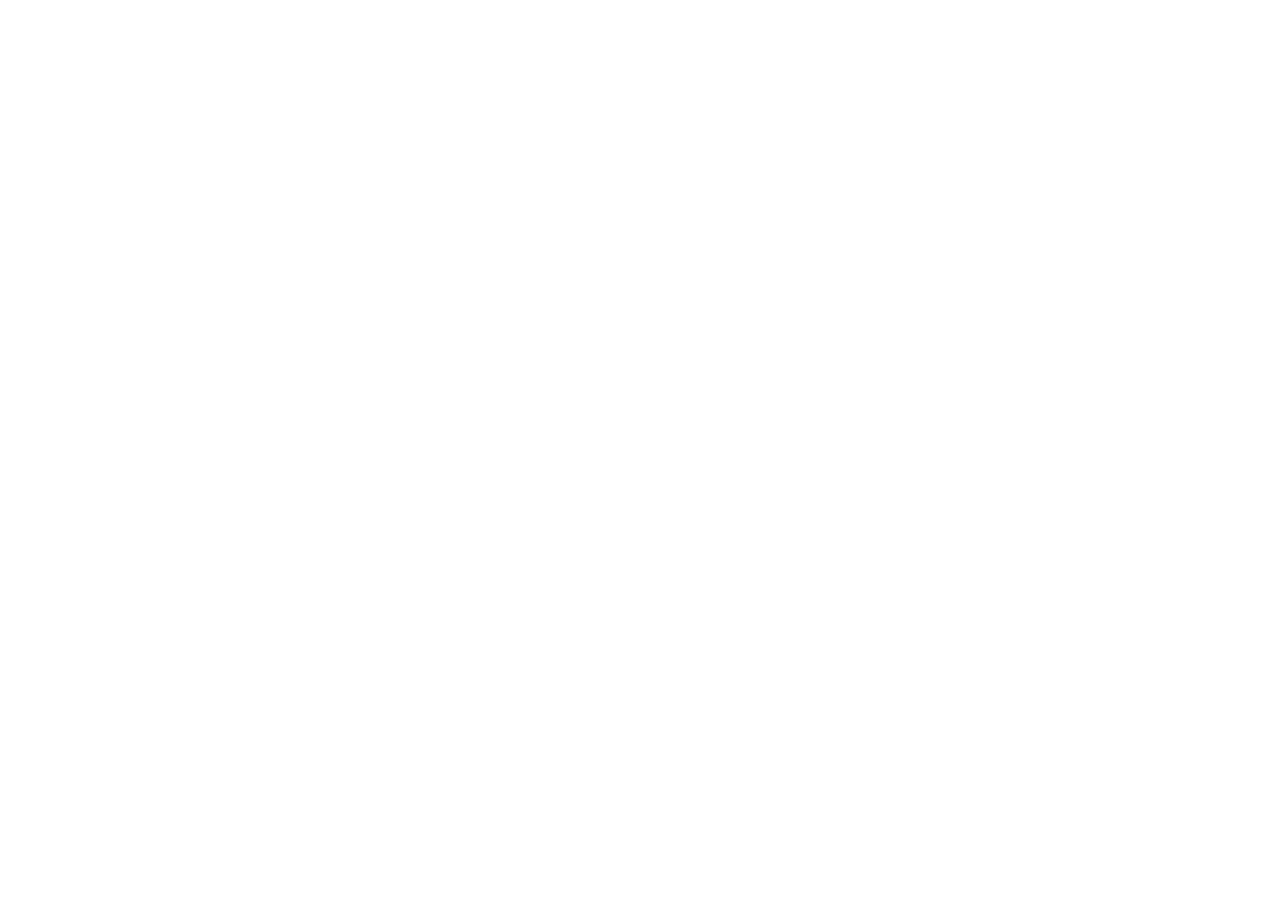
==== about.html @ 8f1c9e1e "first" ====
<!DOCTYPE html>
<html lang="en">
<head>
    <meta charset="UTF-8">
    <meta name="viewport" content="width=device-width, initial-scale=1.0">
    <title>Document</title>
</head>
<body>
    
</body>
</html>
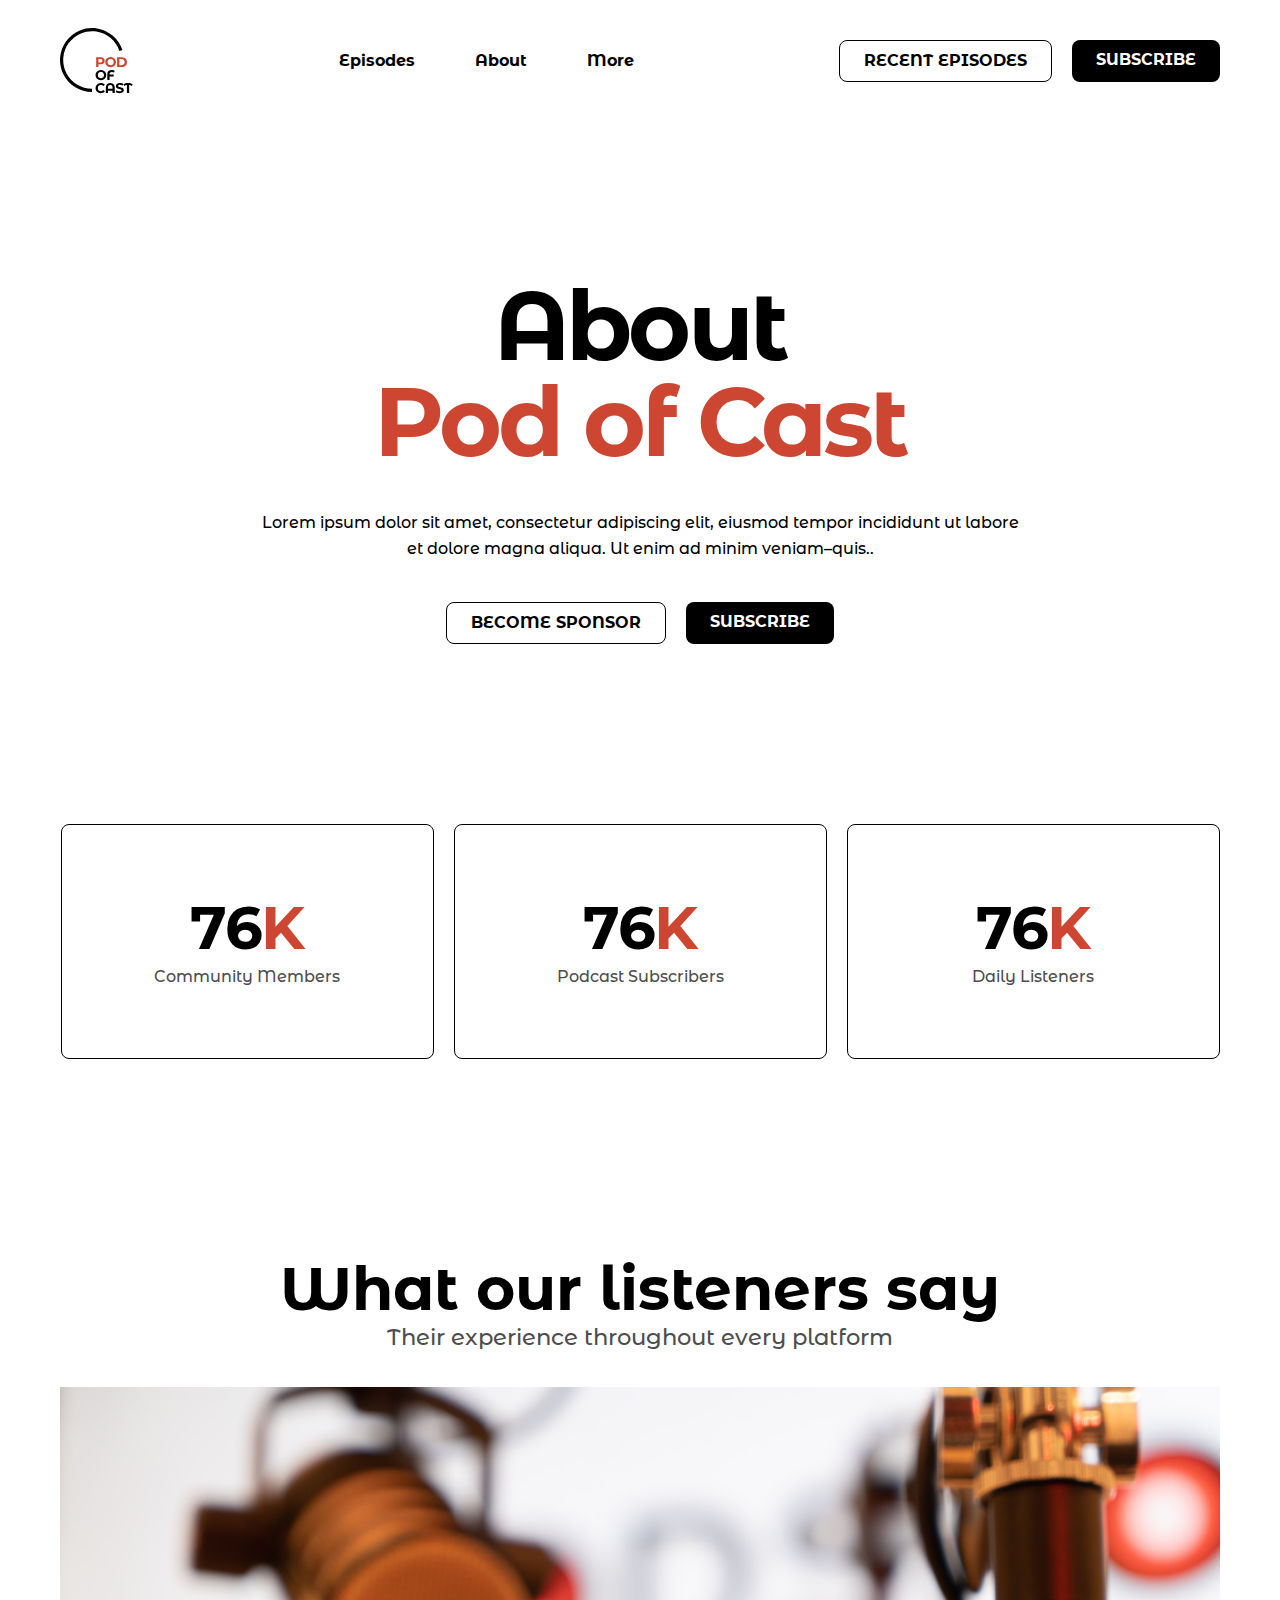
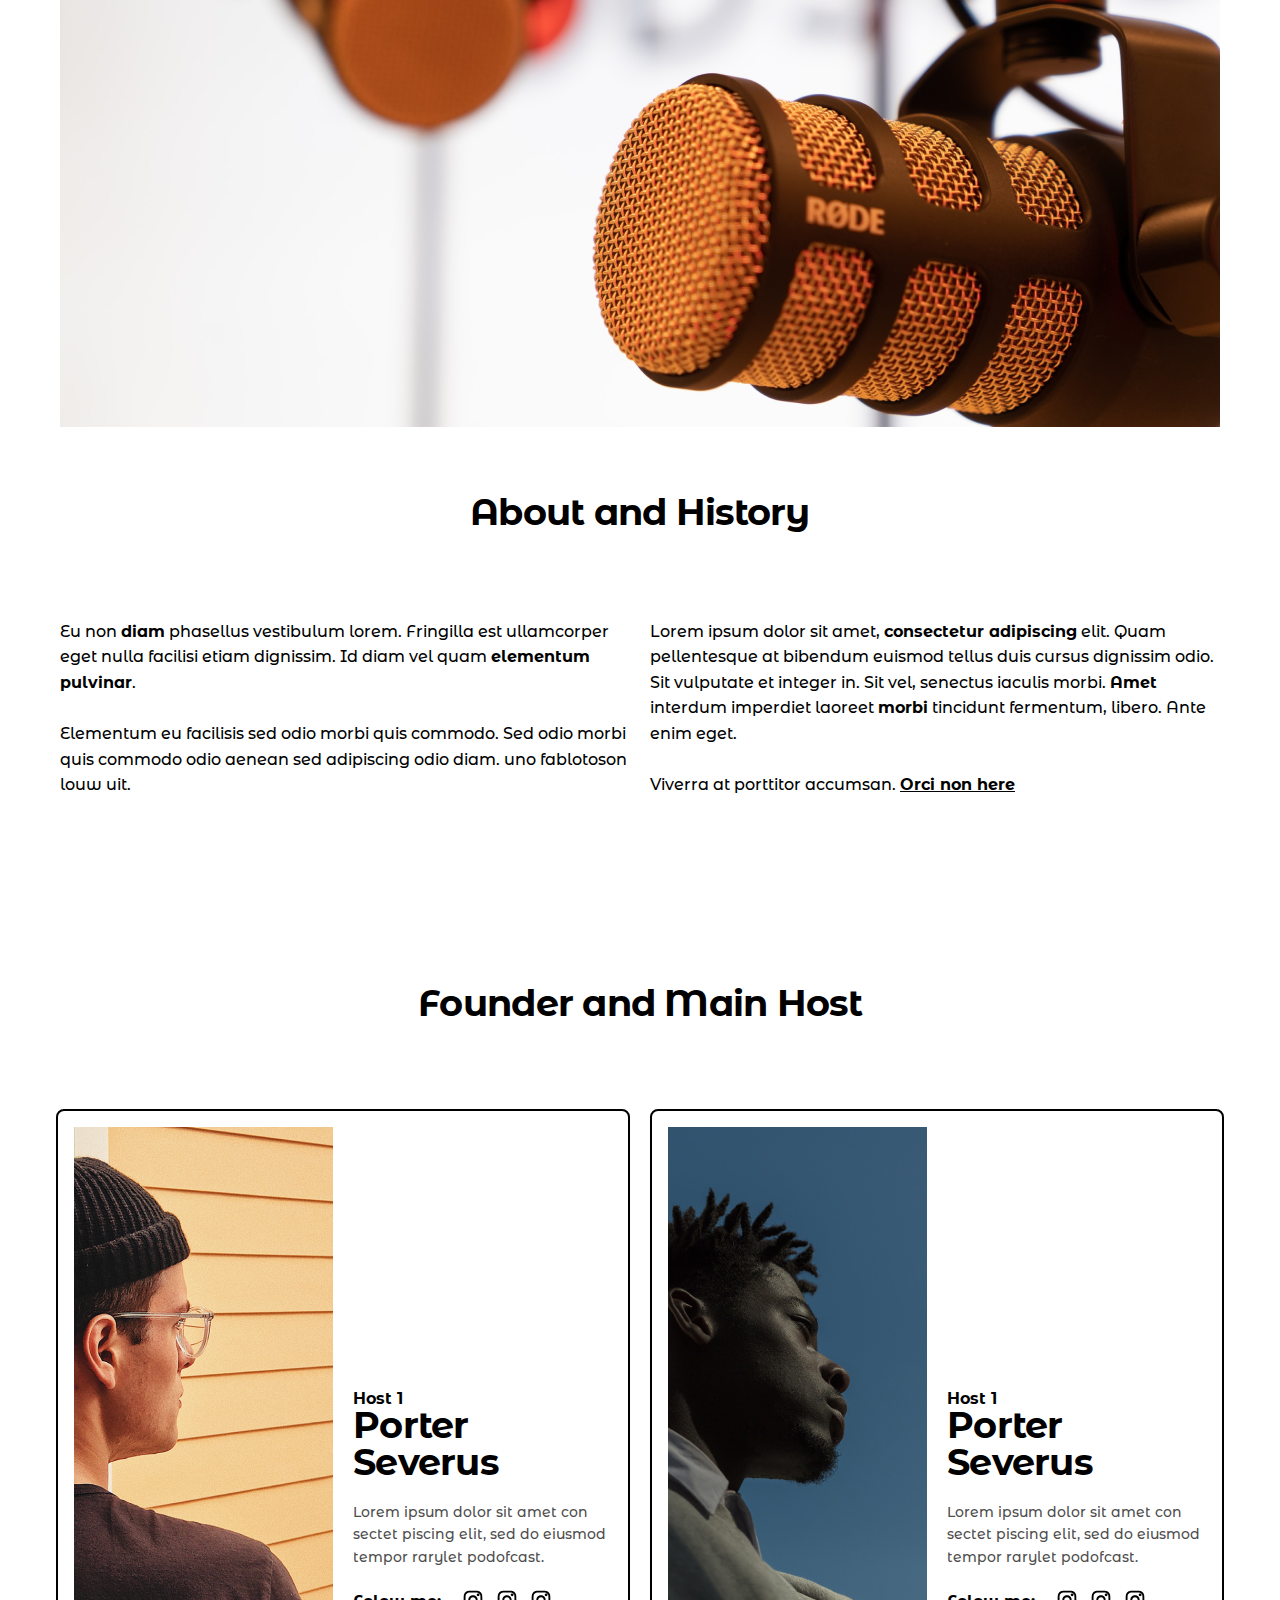
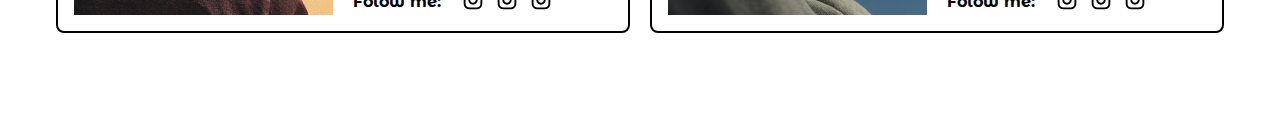
==== commit de399c7a: "added about" ====
--- a/about.html
+++ b/about.html
@@ -1,11 +1,216 @@
 <!DOCTYPE html>
 <html lang="en">
+
 <head>
     <meta charset="UTF-8">
     <meta name="viewport" content="width=device-width, initial-scale=1.0">
     <title>Document</title>
+    <link rel="stylesheet" href="./styles/about.css">
 </head>
+
 <body>
-    
+    <div class="wrapper">
+        <header>
+            <div class="container">
+                <div class="header_inner">
+                    <img src="./images/logo/logo.svg" alt="logo" class="logo">
+                    <nav>
+                        <ul>
+                            <li><a href="#">Episodes</a></li>
+                            <li><a href="#">About</a></li>
+                            <li><a href="#">More</a></li>
+                        </ul>
+                    </nav>
+                    <div class="btn_box">
+                        <a href="#" class="btn btn_white">RECENT EPISODES</a>
+                        <a href="#" class="btn btn_black">SUBSCRIBE</a>
+                    </div>
+                </div>
+            </div>
+        </header>
+        <section class="main">
+            <div class="container">
+                <div class="main_inner">
+                    <h1 class="title">About
+                        <br>
+                        <span>Pod of Cast</span>
+                    </h1>
+                    <p class="description">Lorem ipsum dolor sit amet, consectetur adipiscing elit, eiusmod tempor
+                        incididunt
+                        ut labore et dolore magna aliqua. Ut enim ad minim veniam–quis..</p>
+                    <div class="btn_box">
+                        <a href="#" class="btn btn_white">BECOME SPONSOR</a>
+                        <a href="#" class="btn btn_black">SUBSCRIBE</a>
+                    </div>
+                    <ul>
+                        <li>
+                            <span>76<span class="orange">K</span></span>
+                            <p>Community Members</p>
+                        </li>
+                        <li>
+                            <span>76<span class="orange">K</span></span>
+                            <p>Podcast Subscribers</p>
+                        </li>
+                        <li>
+                            <span>76<span class="orange">K</span></span>
+                            <p>Daily Listeners</p>
+                        </li>
+                    </ul>
+                </div class="main_inner">
+            </div class="container">
+        </section>
+        <section class="say">
+            <div class="container">
+                <div class="say-inner inner">
+                    <h1 class="sub-title">What our listeners say
+                    </h1>
+                    <p class="description">Their experience throughout every platform</p>
+                    <img class="micro" src="./images/about/img.png" alt="micro">
+                    <h2 class="sub_title-two fs-36">
+                        About and History
+                    </h2>
+                    <div class="box-p">
+                        <p class="p-item">
+                            Eu non <b>diam</b> phasellus vestibulum lorem. Fringilla est ullamcorper eget nulla facilisi
+                            etiam
+                            dignissim. Id diam vel quam <b>elementum pulvinar</b>.
+                            <br><br>
+                            Elementum eu facilisis sed odio morbi quis commodo.
+                            Sed odio morbi quis commodo odio aenean sed adipiscing odio diam. uno fablotoson louw uit.
+                        </p>
+                        <p class="p-item">
+                            Lorem ipsum dolor sit amet, <b>consectetur adipiscing</b> elit. Quam pellentesque at
+                            bibendum
+                            euismod tellus duis cursus dignissim odio. Sit vulputate et integer in. Sit vel, senectus
+                            iaculis morbi. <b>Amet</b> interdum imperdiet laoreet <b>morbi</b> tincidunt fermentum,
+                            libero. Ante enim
+                            eget.
+                            <br><br>
+                            Viverra at porttitor accumsan. <span class="under">Orci non here</span>
+                        </p>
+                    </div>
+                    <h2 class="sub_title-two fs-36">
+                        Founder and Main Host
+                    </h2>
+
+                    <div class="box-host">
+                        <div class="host-item">
+                            <img src="./images/about/avatar.png" alt="avatar">
+                            <div class="host-info">
+                                <span>Host 1</span>
+                                <div class="host-name fs-36">Porter
+                                    Severus</div>
+                                <p class="host-p">
+                                    Lorem ipsum dolor sit amet con
+                                    sectet piscing elit, sed do eiusmod tempor rarylet podofcast.
+                                </p>
+                                <div class="socials">
+                                    <span>Folow me:</span>
+                                    <ul>
+                                        <li><a href="#"><svg width="24" height="24" viewBox="0 0 24 24" fill="none"
+                                                    xmlns="http://www.w3.org/2000/svg">
+                                                    <path
+                                                        d="M18.5333 6.8665C18.5333 7.6397 17.9065 8.2665 17.1333 8.2665C16.3601 8.2665 15.7333 7.6397 15.7333 6.8665C15.7333 6.09331 16.3601 5.4665 17.1333 5.4665C17.9065 5.4665 18.5333 6.09331 18.5333 6.8665Z"
+                                                        fill="black" />
+                                                    <path fill-rule="evenodd" clip-rule="evenodd"
+                                                        d="M12 16.6665C14.5773 16.6665 16.6667 14.5772 16.6667 11.9998C16.6667 9.42251 14.5773 7.33317 12 7.33317C9.42268 7.33317 7.33334 9.42251 7.33334 11.9998C7.33334 14.5772 9.42268 16.6665 12 16.6665ZM12 14.7998C13.5464 14.7998 14.8 13.5462 14.8 11.9998C14.8 10.4534 13.5464 9.19984 12 9.19984C10.4536 9.19984 9.20001 10.4534 9.20001 11.9998C9.20001 13.5462 10.4536 14.7998 12 14.7998Z"
+                                                        fill="black" />
+                                                    <path fill-rule="evenodd" clip-rule="evenodd"
+                                                        d="M2.66667 11.6265C2.66667 8.49021 2.66667 6.92206 3.27704 5.72416C3.81393 4.67045 4.67062 3.81376 5.72433 3.27687C6.92223 2.6665 8.49038 2.6665 11.6267 2.6665H12.3733C15.5096 2.6665 17.0778 2.6665 18.2757 3.27687C19.3294 3.81376 20.1861 4.67045 20.723 5.72416C21.3333 6.92206 21.3333 8.49021 21.3333 11.6265V12.3732C21.3333 15.5095 21.3333 17.0776 20.723 18.2755C20.1861 19.3292 19.3294 20.1859 18.2757 20.7228C17.0778 21.3332 15.5096 21.3332 12.3733 21.3332H11.6267C8.49038 21.3332 6.92223 21.3332 5.72433 20.7228C4.67062 20.1859 3.81393 19.3292 3.27704 18.2755C2.66667 17.0776 2.66667 15.5095 2.66667 12.3732V11.6265ZM11.6267 4.53317H12.3733C13.9723 4.53317 15.0592 4.53462 15.8994 4.60327C16.7178 4.67013 17.1363 4.79133 17.4282 4.94008C18.1307 5.29801 18.7018 5.86913 19.0598 6.57161C19.2085 6.86355 19.3297 7.28207 19.3966 8.10044C19.4652 8.94061 19.4667 10.0276 19.4667 11.6265V12.3732C19.4667 13.9721 19.4652 15.0591 19.3966 15.8992C19.3297 16.7176 19.2085 17.1361 19.0598 17.4281C18.7018 18.1305 18.1307 18.7017 17.4282 19.0596C17.1363 19.2084 16.7178 19.3295 15.8994 19.3964C15.0592 19.4651 13.9723 19.4665 12.3733 19.4665H11.6267C10.0277 19.4665 8.94078 19.4651 8.10061 19.3964C7.28223 19.3295 6.86372 19.2084 6.57177 19.0596C5.8693 18.7017 5.29817 18.1305 4.94025 17.4281C4.79149 17.1361 4.6703 16.7176 4.60343 15.8992C4.53479 15.0591 4.53334 13.9721 4.53334 12.3732V11.6265C4.53334 10.0276 4.53479 8.94061 4.60343 8.10044C4.6703 7.28207 4.79149 6.86355 4.94025 6.57161C5.29817 5.86913 5.8693 5.29801 6.57177 4.94008C6.86372 4.79133 7.28223 4.67013 8.10061 4.60327C8.94078 4.53462 10.0277 4.53317 11.6267 4.53317Z"
+                                                        fill="black" />
+                                                </svg>
+                                            </a></li>
+                                        <li><a href="#"><svg width="24" height="24" viewBox="0 0 24 24" fill="none"
+                                                    xmlns="http://www.w3.org/2000/svg">
+                                                    <path
+                                                        d="M18.5333 6.8665C18.5333 7.6397 17.9065 8.2665 17.1333 8.2665C16.3601 8.2665 15.7333 7.6397 15.7333 6.8665C15.7333 6.09331 16.3601 5.4665 17.1333 5.4665C17.9065 5.4665 18.5333 6.09331 18.5333 6.8665Z"
+                                                        fill="black" />
+                                                    <path fill-rule="evenodd" clip-rule="evenodd"
+                                                        d="M12 16.6665C14.5773 16.6665 16.6667 14.5772 16.6667 11.9998C16.6667 9.42251 14.5773 7.33317 12 7.33317C9.42268 7.33317 7.33334 9.42251 7.33334 11.9998C7.33334 14.5772 9.42268 16.6665 12 16.6665ZM12 14.7998C13.5464 14.7998 14.8 13.5462 14.8 11.9998C14.8 10.4534 13.5464 9.19984 12 9.19984C10.4536 9.19984 9.20001 10.4534 9.20001 11.9998C9.20001 13.5462 10.4536 14.7998 12 14.7998Z"
+                                                        fill="black" />
+                                                    <path fill-rule="evenodd" clip-rule="evenodd"
+                                                        d="M2.66667 11.6265C2.66667 8.49021 2.66667 6.92206 3.27704 5.72416C3.81393 4.67045 4.67062 3.81376 5.72433 3.27687C6.92223 2.6665 8.49038 2.6665 11.6267 2.6665H12.3733C15.5096 2.6665 17.0778 2.6665 18.2757 3.27687C19.3294 3.81376 20.1861 4.67045 20.723 5.72416C21.3333 6.92206 21.3333 8.49021 21.3333 11.6265V12.3732C21.3333 15.5095 21.3333 17.0776 20.723 18.2755C20.1861 19.3292 19.3294 20.1859 18.2757 20.7228C17.0778 21.3332 15.5096 21.3332 12.3733 21.3332H11.6267C8.49038 21.3332 6.92223 21.3332 5.72433 20.7228C4.67062 20.1859 3.81393 19.3292 3.27704 18.2755C2.66667 17.0776 2.66667 15.5095 2.66667 12.3732V11.6265ZM11.6267 4.53317H12.3733C13.9723 4.53317 15.0592 4.53462 15.8994 4.60327C16.7178 4.67013 17.1363 4.79133 17.4282 4.94008C18.1307 5.29801 18.7018 5.86913 19.0598 6.57161C19.2085 6.86355 19.3297 7.28207 19.3966 8.10044C19.4652 8.94061 19.4667 10.0276 19.4667 11.6265V12.3732C19.4667 13.9721 19.4652 15.0591 19.3966 15.8992C19.3297 16.7176 19.2085 17.1361 19.0598 17.4281C18.7018 18.1305 18.1307 18.7017 17.4282 19.0596C17.1363 19.2084 16.7178 19.3295 15.8994 19.3964C15.0592 19.4651 13.9723 19.4665 12.3733 19.4665H11.6267C10.0277 19.4665 8.94078 19.4651 8.10061 19.3964C7.28223 19.3295 6.86372 19.2084 6.57177 19.0596C5.8693 18.7017 5.29817 18.1305 4.94025 17.4281C4.79149 17.1361 4.6703 16.7176 4.60343 15.8992C4.53479 15.0591 4.53334 13.9721 4.53334 12.3732V11.6265C4.53334 10.0276 4.53479 8.94061 4.60343 8.10044C4.6703 7.28207 4.79149 6.86355 4.94025 6.57161C5.29817 5.86913 5.8693 5.29801 6.57177 4.94008C6.86372 4.79133 7.28223 4.67013 8.10061 4.60327C8.94078 4.53462 10.0277 4.53317 11.6267 4.53317Z"
+                                                        fill="black" />
+                                                </svg>
+                                            </a></li>
+                                        <li><a href="#"><svg width="24" height="24" viewBox="0 0 24 24" fill="none"
+                                                    xmlns="http://www.w3.org/2000/svg">
+                                                    <path
+                                                        d="M18.5333 6.8665C18.5333 7.6397 17.9065 8.2665 17.1333 8.2665C16.3601 8.2665 15.7333 7.6397 15.7333 6.8665C15.7333 6.09331 16.3601 5.4665 17.1333 5.4665C17.9065 5.4665 18.5333 6.09331 18.5333 6.8665Z"
+                                                        fill="black" />
+                                                    <path fill-rule="evenodd" clip-rule="evenodd"
+                                                        d="M12 16.6665C14.5773 16.6665 16.6667 14.5772 16.6667 11.9998C16.6667 9.42251 14.5773 7.33317 12 7.33317C9.42268 7.33317 7.33334 9.42251 7.33334 11.9998C7.33334 14.5772 9.42268 16.6665 12 16.6665ZM12 14.7998C13.5464 14.7998 14.8 13.5462 14.8 11.9998C14.8 10.4534 13.5464 9.19984 12 9.19984C10.4536 9.19984 9.20001 10.4534 9.20001 11.9998C9.20001 13.5462 10.4536 14.7998 12 14.7998Z"
+                                                        fill="black" />
+                                                    <path fill-rule="evenodd" clip-rule="evenodd"
+                                                        d="M2.66667 11.6265C2.66667 8.49021 2.66667 6.92206 3.27704 5.72416C3.81393 4.67045 4.67062 3.81376 5.72433 3.27687C6.92223 2.6665 8.49038 2.6665 11.6267 2.6665H12.3733C15.5096 2.6665 17.0778 2.6665 18.2757 3.27687C19.3294 3.81376 20.1861 4.67045 20.723 5.72416C21.3333 6.92206 21.3333 8.49021 21.3333 11.6265V12.3732C21.3333 15.5095 21.3333 17.0776 20.723 18.2755C20.1861 19.3292 19.3294 20.1859 18.2757 20.7228C17.0778 21.3332 15.5096 21.3332 12.3733 21.3332H11.6267C8.49038 21.3332 6.92223 21.3332 5.72433 20.7228C4.67062 20.1859 3.81393 19.3292 3.27704 18.2755C2.66667 17.0776 2.66667 15.5095 2.66667 12.3732V11.6265ZM11.6267 4.53317H12.3733C13.9723 4.53317 15.0592 4.53462 15.8994 4.60327C16.7178 4.67013 17.1363 4.79133 17.4282 4.94008C18.1307 5.29801 18.7018 5.86913 19.0598 6.57161C19.2085 6.86355 19.3297 7.28207 19.3966 8.10044C19.4652 8.94061 19.4667 10.0276 19.4667 11.6265V12.3732C19.4667 13.9721 19.4652 15.0591 19.3966 15.8992C19.3297 16.7176 19.2085 17.1361 19.0598 17.4281C18.7018 18.1305 18.1307 18.7017 17.4282 19.0596C17.1363 19.2084 16.7178 19.3295 15.8994 19.3964C15.0592 19.4651 13.9723 19.4665 12.3733 19.4665H11.6267C10.0277 19.4665 8.94078 19.4651 8.10061 19.3964C7.28223 19.3295 6.86372 19.2084 6.57177 19.0596C5.8693 18.7017 5.29817 18.1305 4.94025 17.4281C4.79149 17.1361 4.6703 16.7176 4.60343 15.8992C4.53479 15.0591 4.53334 13.9721 4.53334 12.3732V11.6265C4.53334 10.0276 4.53479 8.94061 4.60343 8.10044C4.6703 7.28207 4.79149 6.86355 4.94025 6.57161C5.29817 5.86913 5.8693 5.29801 6.57177 4.94008C6.86372 4.79133 7.28223 4.67013 8.10061 4.60327C8.94078 4.53462 10.0277 4.53317 11.6267 4.53317Z"
+                                                        fill="black" />
+                                                </svg>
+                                            </a></li>
+                                    </ul>
+                                </div>
+                            </div>
+                        </div>
+                        <div class="host-item">
+                            <img src="./images/about/avatar2.png" alt="avatar">
+                            <div class="host-info">
+                                <span>Host 1</span>
+                                <div class="host-name fs-36">Porter
+                                    Severus</div>
+                                <p class="host-p">
+                                    Lorem ipsum dolor sit amet con
+                                    sectet piscing elit, sed do eiusmod tempor rarylet podofcast.
+                                </p>
+                                <div class="socials">
+                                    <span>Folow me:</span>
+                                    <ul>
+                                        <li><a href="#"><svg width="24" height="24" viewBox="0 0 24 24" fill="none"
+                                                    xmlns="http://www.w3.org/2000/svg">
+                                                    <path
+                                                        d="M18.5333 6.8665C18.5333 7.6397 17.9065 8.2665 17.1333 8.2665C16.3601 8.2665 15.7333 7.6397 15.7333 6.8665C15.7333 6.09331 16.3601 5.4665 17.1333 5.4665C17.9065 5.4665 18.5333 6.09331 18.5333 6.8665Z"
+                                                        fill="black" />
+                                                    <path fill-rule="evenodd" clip-rule="evenodd"
+                                                        d="M12 16.6665C14.5773 16.6665 16.6667 14.5772 16.6667 11.9998C16.6667 9.42251 14.5773 7.33317 12 7.33317C9.42268 7.33317 7.33334 9.42251 7.33334 11.9998C7.33334 14.5772 9.42268 16.6665 12 16.6665ZM12 14.7998C13.5464 14.7998 14.8 13.5462 14.8 11.9998C14.8 10.4534 13.5464 9.19984 12 9.19984C10.4536 9.19984 9.20001 10.4534 9.20001 11.9998C9.20001 13.5462 10.4536 14.7998 12 14.7998Z"
+                                                        fill="black" />
+                                                    <path fill-rule="evenodd" clip-rule="evenodd"
+                                                        d="M2.66667 11.6265C2.66667 8.49021 2.66667 6.92206 3.27704 5.72416C3.81393 4.67045 4.67062 3.81376 5.72433 3.27687C6.92223 2.6665 8.49038 2.6665 11.6267 2.6665H12.3733C15.5096 2.6665 17.0778 2.6665 18.2757 3.27687C19.3294 3.81376 20.1861 4.67045 20.723 5.72416C21.3333 6.92206 21.3333 8.49021 21.3333 11.6265V12.3732C21.3333 15.5095 21.3333 17.0776 20.723 18.2755C20.1861 19.3292 19.3294 20.1859 18.2757 20.7228C17.0778 21.3332 15.5096 21.3332 12.3733 21.3332H11.6267C8.49038 21.3332 6.92223 21.3332 5.72433 20.7228C4.67062 20.1859 3.81393 19.3292 3.27704 18.2755C2.66667 17.0776 2.66667 15.5095 2.66667 12.3732V11.6265ZM11.6267 4.53317H12.3733C13.9723 4.53317 15.0592 4.53462 15.8994 4.60327C16.7178 4.67013 17.1363 4.79133 17.4282 4.94008C18.1307 5.29801 18.7018 5.86913 19.0598 6.57161C19.2085 6.86355 19.3297 7.28207 19.3966 8.10044C19.4652 8.94061 19.4667 10.0276 19.4667 11.6265V12.3732C19.4667 13.9721 19.4652 15.0591 19.3966 15.8992C19.3297 16.7176 19.2085 17.1361 19.0598 17.4281C18.7018 18.1305 18.1307 18.7017 17.4282 19.0596C17.1363 19.2084 16.7178 19.3295 15.8994 19.3964C15.0592 19.4651 13.9723 19.4665 12.3733 19.4665H11.6267C10.0277 19.4665 8.94078 19.4651 8.10061 19.3964C7.28223 19.3295 6.86372 19.2084 6.57177 19.0596C5.8693 18.7017 5.29817 18.1305 4.94025 17.4281C4.79149 17.1361 4.6703 16.7176 4.60343 15.8992C4.53479 15.0591 4.53334 13.9721 4.53334 12.3732V11.6265C4.53334 10.0276 4.53479 8.94061 4.60343 8.10044C4.6703 7.28207 4.79149 6.86355 4.94025 6.57161C5.29817 5.86913 5.8693 5.29801 6.57177 4.94008C6.86372 4.79133 7.28223 4.67013 8.10061 4.60327C8.94078 4.53462 10.0277 4.53317 11.6267 4.53317Z"
+                                                        fill="black" />
+                                                </svg>
+                                            </a></li>
+                                        <li><a href="#"><svg width="24" height="24" viewBox="0 0 24 24" fill="none"
+                                                    xmlns="http://www.w3.org/2000/svg">
+                                                    <path
+                                                        d="M18.5333 6.8665C18.5333 7.6397 17.9065 8.2665 17.1333 8.2665C16.3601 8.2665 15.7333 7.6397 15.7333 6.8665C15.7333 6.09331 16.3601 5.4665 17.1333 5.4665C17.9065 5.4665 18.5333 6.09331 18.5333 6.8665Z"
+                                                        fill="black" />
+                                                    <path fill-rule="evenodd" clip-rule="evenodd"
+                                                        d="M12 16.6665C14.5773 16.6665 16.6667 14.5772 16.6667 11.9998C16.6667 9.42251 14.5773 7.33317 12 7.33317C9.42268 7.33317 7.33334 9.42251 7.33334 11.9998C7.33334 14.5772 9.42268 16.6665 12 16.6665ZM12 14.7998C13.5464 14.7998 14.8 13.5462 14.8 11.9998C14.8 10.4534 13.5464 9.19984 12 9.19984C10.4536 9.19984 9.20001 10.4534 9.20001 11.9998C9.20001 13.5462 10.4536 14.7998 12 14.7998Z"
+                                                        fill="black" />
+                                                    <path fill-rule="evenodd" clip-rule="evenodd"
+                                                        d="M2.66667 11.6265C2.66667 8.49021 2.66667 6.92206 3.27704 5.72416C3.81393 4.67045 4.67062 3.81376 5.72433 3.27687C6.92223 2.6665 8.49038 2.6665 11.6267 2.6665H12.3733C15.5096 2.6665 17.0778 2.6665 18.2757 3.27687C19.3294 3.81376 20.1861 4.67045 20.723 5.72416C21.3333 6.92206 21.3333 8.49021 21.3333 11.6265V12.3732C21.3333 15.5095 21.3333 17.0776 20.723 18.2755C20.1861 19.3292 19.3294 20.1859 18.2757 20.7228C17.0778 21.3332 15.5096 21.3332 12.3733 21.3332H11.6267C8.49038 21.3332 6.92223 21.3332 5.72433 20.7228C4.67062 20.1859 3.81393 19.3292 3.27704 18.2755C2.66667 17.0776 2.66667 15.5095 2.66667 12.3732V11.6265ZM11.6267 4.53317H12.3733C13.9723 4.53317 15.0592 4.53462 15.8994 4.60327C16.7178 4.67013 17.1363 4.79133 17.4282 4.94008C18.1307 5.29801 18.7018 5.86913 19.0598 6.57161C19.2085 6.86355 19.3297 7.28207 19.3966 8.10044C19.4652 8.94061 19.4667 10.0276 19.4667 11.6265V12.3732C19.4667 13.9721 19.4652 15.0591 19.3966 15.8992C19.3297 16.7176 19.2085 17.1361 19.0598 17.4281C18.7018 18.1305 18.1307 18.7017 17.4282 19.0596C17.1363 19.2084 16.7178 19.3295 15.8994 19.3964C15.0592 19.4651 13.9723 19.4665 12.3733 19.4665H11.6267C10.0277 19.4665 8.94078 19.4651 8.10061 19.3964C7.28223 19.3295 6.86372 19.2084 6.57177 19.0596C5.8693 18.7017 5.29817 18.1305 4.94025 17.4281C4.79149 17.1361 4.6703 16.7176 4.60343 15.8992C4.53479 15.0591 4.53334 13.9721 4.53334 12.3732V11.6265C4.53334 10.0276 4.53479 8.94061 4.60343 8.10044C4.6703 7.28207 4.79149 6.86355 4.94025 6.57161C5.29817 5.86913 5.8693 5.29801 6.57177 4.94008C6.86372 4.79133 7.28223 4.67013 8.10061 4.60327C8.94078 4.53462 10.0277 4.53317 11.6267 4.53317Z"
+                                                        fill="black" />
+                                                </svg>
+                                            </a></li>
+                                        <li><a href="#"><svg width="24" height="24" viewBox="0 0 24 24" fill="none"
+                                                    xmlns="http://www.w3.org/2000/svg">
+                                                    <path
+                                                        d="M18.5333 6.8665C18.5333 7.6397 17.9065 8.2665 17.1333 8.2665C16.3601 8.2665 15.7333 7.6397 15.7333 6.8665C15.7333 6.09331 16.3601 5.4665 17.1333 5.4665C17.9065 5.4665 18.5333 6.09331 18.5333 6.8665Z"
+                                                        fill="black" />
+                                                    <path fill-rule="evenodd" clip-rule="evenodd"
+                                                        d="M12 16.6665C14.5773 16.6665 16.6667 14.5772 16.6667 11.9998C16.6667 9.42251 14.5773 7.33317 12 7.33317C9.42268 7.33317 7.33334 9.42251 7.33334 11.9998C7.33334 14.5772 9.42268 16.6665 12 16.6665ZM12 14.7998C13.5464 14.7998 14.8 13.5462 14.8 11.9998C14.8 10.4534 13.5464 9.19984 12 9.19984C10.4536 9.19984 9.20001 10.4534 9.20001 11.9998C9.20001 13.5462 10.4536 14.7998 12 14.7998Z"
+                                                        fill="black" />
+                                                    <path fill-rule="evenodd" clip-rule="evenodd"
+                                                        d="M2.66667 11.6265C2.66667 8.49021 2.66667 6.92206 3.27704 5.72416C3.81393 4.67045 4.67062 3.81376 5.72433 3.27687C6.92223 2.6665 8.49038 2.6665 11.6267 2.6665H12.3733C15.5096 2.6665 17.0778 2.6665 18.2757 3.27687C19.3294 3.81376 20.1861 4.67045 20.723 5.72416C21.3333 6.92206 21.3333 8.49021 21.3333 11.6265V12.3732C21.3333 15.5095 21.3333 17.0776 20.723 18.2755C20.1861 19.3292 19.3294 20.1859 18.2757 20.7228C17.0778 21.3332 15.5096 21.3332 12.3733 21.3332H11.6267C8.49038 21.3332 6.92223 21.3332 5.72433 20.7228C4.67062 20.1859 3.81393 19.3292 3.27704 18.2755C2.66667 17.0776 2.66667 15.5095 2.66667 12.3732V11.6265ZM11.6267 4.53317H12.3733C13.9723 4.53317 15.0592 4.53462 15.8994 4.60327C16.7178 4.67013 17.1363 4.79133 17.4282 4.94008C18.1307 5.29801 18.7018 5.86913 19.0598 6.57161C19.2085 6.86355 19.3297 7.28207 19.3966 8.10044C19.4652 8.94061 19.4667 10.0276 19.4667 11.6265V12.3732C19.4667 13.9721 19.4652 15.0591 19.3966 15.8992C19.3297 16.7176 19.2085 17.1361 19.0598 17.4281C18.7018 18.1305 18.1307 18.7017 17.4282 19.0596C17.1363 19.2084 16.7178 19.3295 15.8994 19.3964C15.0592 19.4651 13.9723 19.4665 12.3733 19.4665H11.6267C10.0277 19.4665 8.94078 19.4651 8.10061 19.3964C7.28223 19.3295 6.86372 19.2084 6.57177 19.0596C5.8693 18.7017 5.29817 18.1305 4.94025 17.4281C4.79149 17.1361 4.6703 16.7176 4.60343 15.8992C4.53479 15.0591 4.53334 13.9721 4.53334 12.3732V11.6265C4.53334 10.0276 4.53479 8.94061 4.60343 8.10044C4.6703 7.28207 4.79149 6.86355 4.94025 6.57161C5.29817 5.86913 5.8693 5.29801 6.57177 4.94008C6.86372 4.79133 7.28223 4.67013 8.10061 4.60327C8.94078 4.53462 10.0277 4.53317 11.6267 4.53317Z"
+                                                        fill="black" />
+                                                </svg>
+                                            </a></li>
+                                    </ul>
+                                </div>
+                            </div>
+                        </div>
+                    </div>
+                </div>
+            </div>
+        </section>
+    </div>
 </body>
+
 </html>--- a/styles/about.css
+++ b/styles/about.css
@@ -0,0 +1,196 @@
+@import url('./reset.css');
+
+header {
+    padding-top: 24px;
+    margin-bottom: 80px;
+}
+
+.header_inner {
+    display: flex;
+    align-items: center;
+    justify-content: space-between;
+}
+
+nav ul {
+    display: flex;
+    align-items: center;
+    justify-content: center;
+    gap: 60px;
+}
+
+nav ul li {
+    transition: all .5s;
+}
+
+nav ul li:hover {
+    color: rgba(205, 70, 49, 1);
+}
+
+.btn_box {
+    display: flex;
+    gap: 20px;
+}
+
+.btn_white {
+    border: 1px solid #000;
+}
+
+.btn_black {
+    background-color: #000;
+    color: #fff;
+    transition: all .5s;
+}
+
+.fs-36 {
+    font-size: 36.65px;
+}
+
+/* ========================================MAiN============================ */
+.main_inner {
+    display: flex;
+    flex-direction: column;
+    align-items: center;
+    justify-content: center;
+    gap: 40px;
+}
+
+.main_inner .description {
+    font-size: 16px;
+    font-weight: 500;
+    line-height: 25.6px;
+    width: 766px;
+    height: 52px;
+}
+
+.main_inner ul {
+    display: flex;
+    gap: 20px;
+}
+
+.main_inner ul li {
+    border: 1.5px solid rgba(0, 0, 0, 1);
+    text-align: center;
+    display: flex;
+    flex-direction: column;
+    align-items: center;
+    justify-content: center;
+    width: 373px;
+    height: 235px;
+    border-radius: 8px;
+    transition: all .5s;
+}
+
+.main_inner ul li span {
+    font-size: 59.3px;
+    font-weight: 700;
+    line-height: 71.16px;
+    letter-spacing: -0.02em;
+    text-align: left;
+}
+
+.main_inner ul li p {
+    font-size: 16px;
+    font-weight: 500;
+    line-height: 25.6px;
+    color: rgba(77, 77, 77, 1);
+}
+
+.main_inner ul li:hover {
+    box-shadow: 6px 6px 0px 0px rgba(205, 70, 49, 1);
+}
+
+.main_inner .btn_box {
+    margin-bottom: 140px;
+}
+
+.orange {
+    color: rgba(205, 70, 49, 1);
+}
+
+/* ==================================================SAY =============================*/
+.say-inner .description {
+    font-size: 22.65px;
+    font-weight: 500;
+    line-height: 36.24px;
+    color: rgba(77, 77, 77, 1);
+    width: 509px;
+    margin-bottom: 32px;
+}
+
+.micro {
+    margin-bottom: 60px;
+}
+
+.sub_title-two {
+    font-weight: 700;
+    line-height: 51.31px;
+    letter-spacing: -0.02em;
+    margin-bottom: 80px;
+}
+
+.box-p {
+    display: flex;
+    justify-content: space-between;
+    gap: 20px;
+    margin-bottom: 180px;
+}
+
+.p-item {
+    flex: 1;
+    font-size: 16px;
+    font-weight: 500;
+    line-height: 25.6px;
+}
+
+.under {
+    text-decoration: underline;
+}
+
+.box-host {
+    display: flex;
+    gap: 20px;
+}
+
+.host-item {
+    display: flex;
+    padding: 16px;
+    gap: 20px;
+    border: 2px solid rgba(0, 0, 0, 1);
+    border-radius: 8px;
+    transition: all .5s;
+}
+.host-item:hover {
+    box-shadow: 10px 10px 0px 0px rgba(0, 0, 0, 1);
+}
+
+.host-info {
+    align-self: flex-end;
+}
+
+.host-name {
+    font-size: 36.65px;
+    font-weight: 700;
+    letter-spacing: -0.02em;
+    width: 147px;
+    margin-bottom: 20px;
+}
+
+.host-p {
+    color: rgba(77, 77, 77, 1);
+    font-size: 14px;
+    font-weight: 500;
+    line-height: 22.4px;
+    width: 259px;
+    margin-bottom: 20px;
+}
+
+.socials {
+    display: flex;
+    align-items: center;
+    gap: 20px;
+}
+
+.socials ul {
+    display: flex;
+    gap: 10px;
+}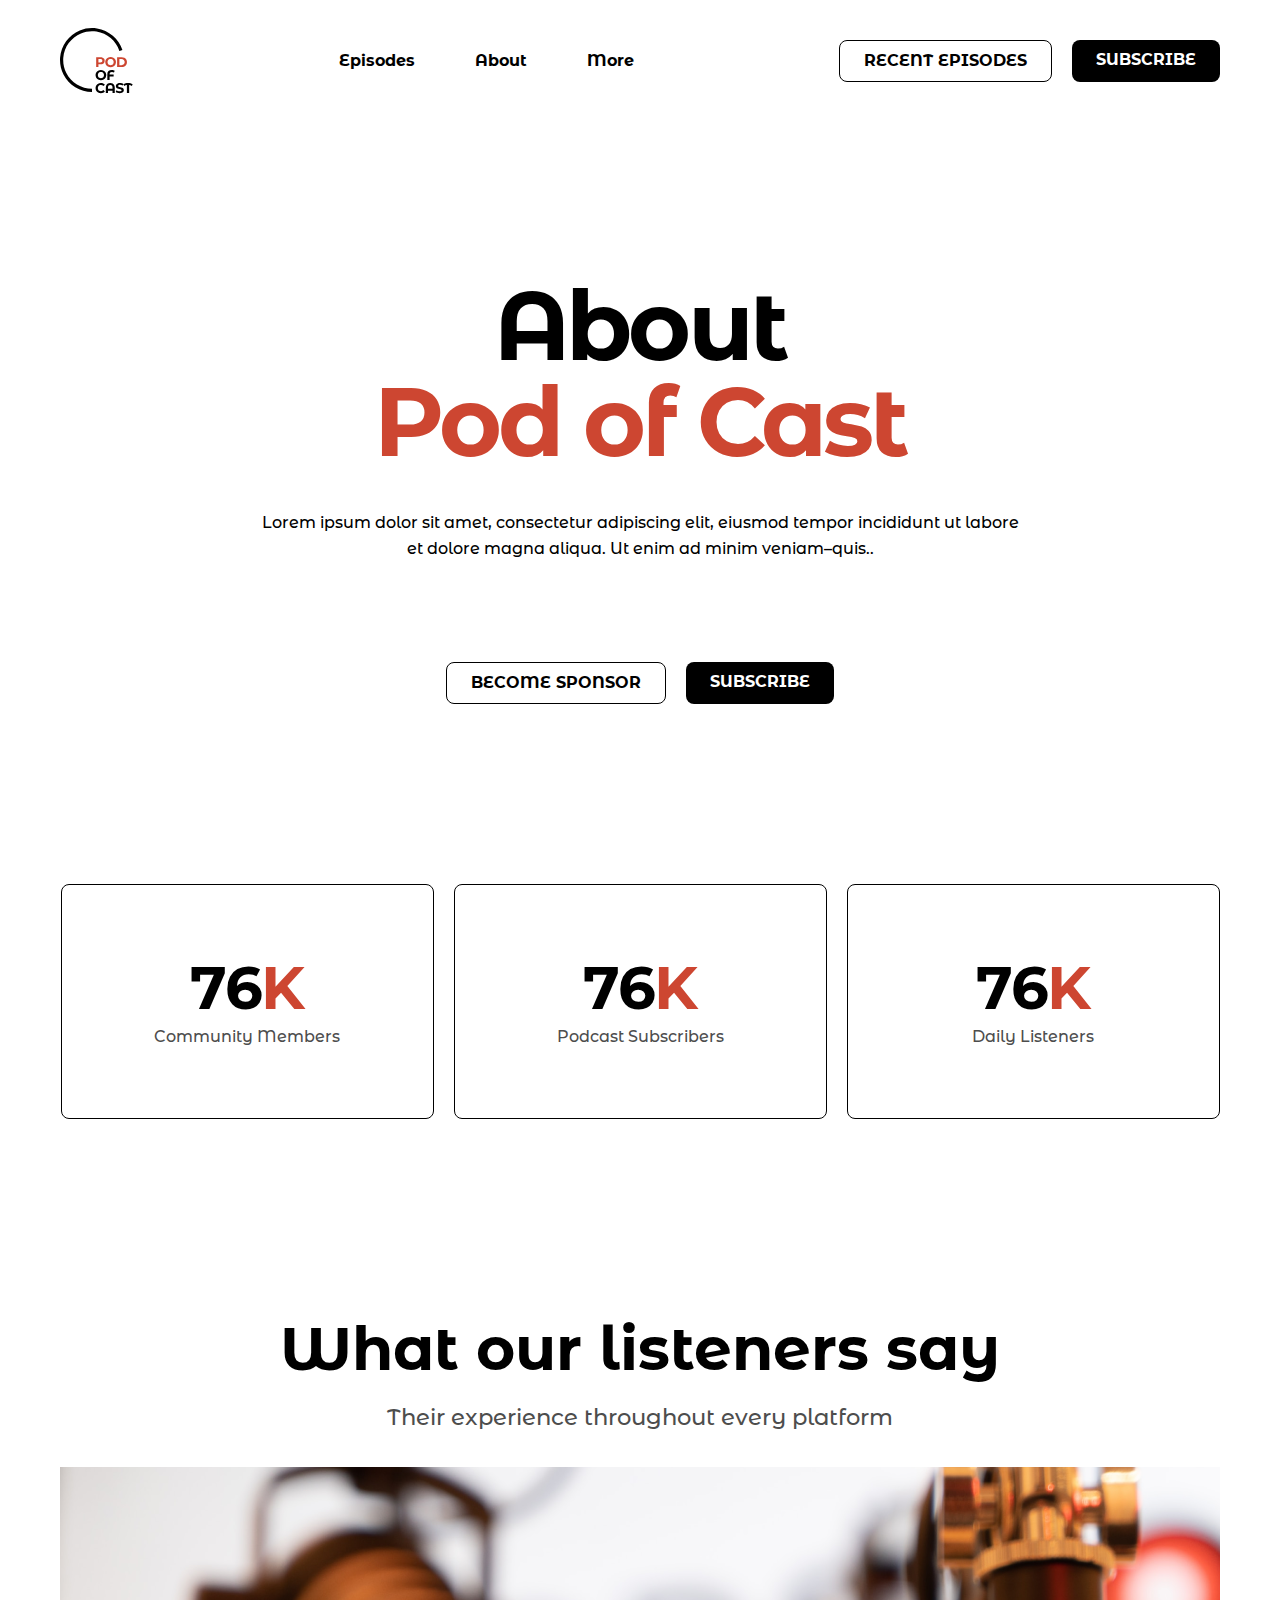
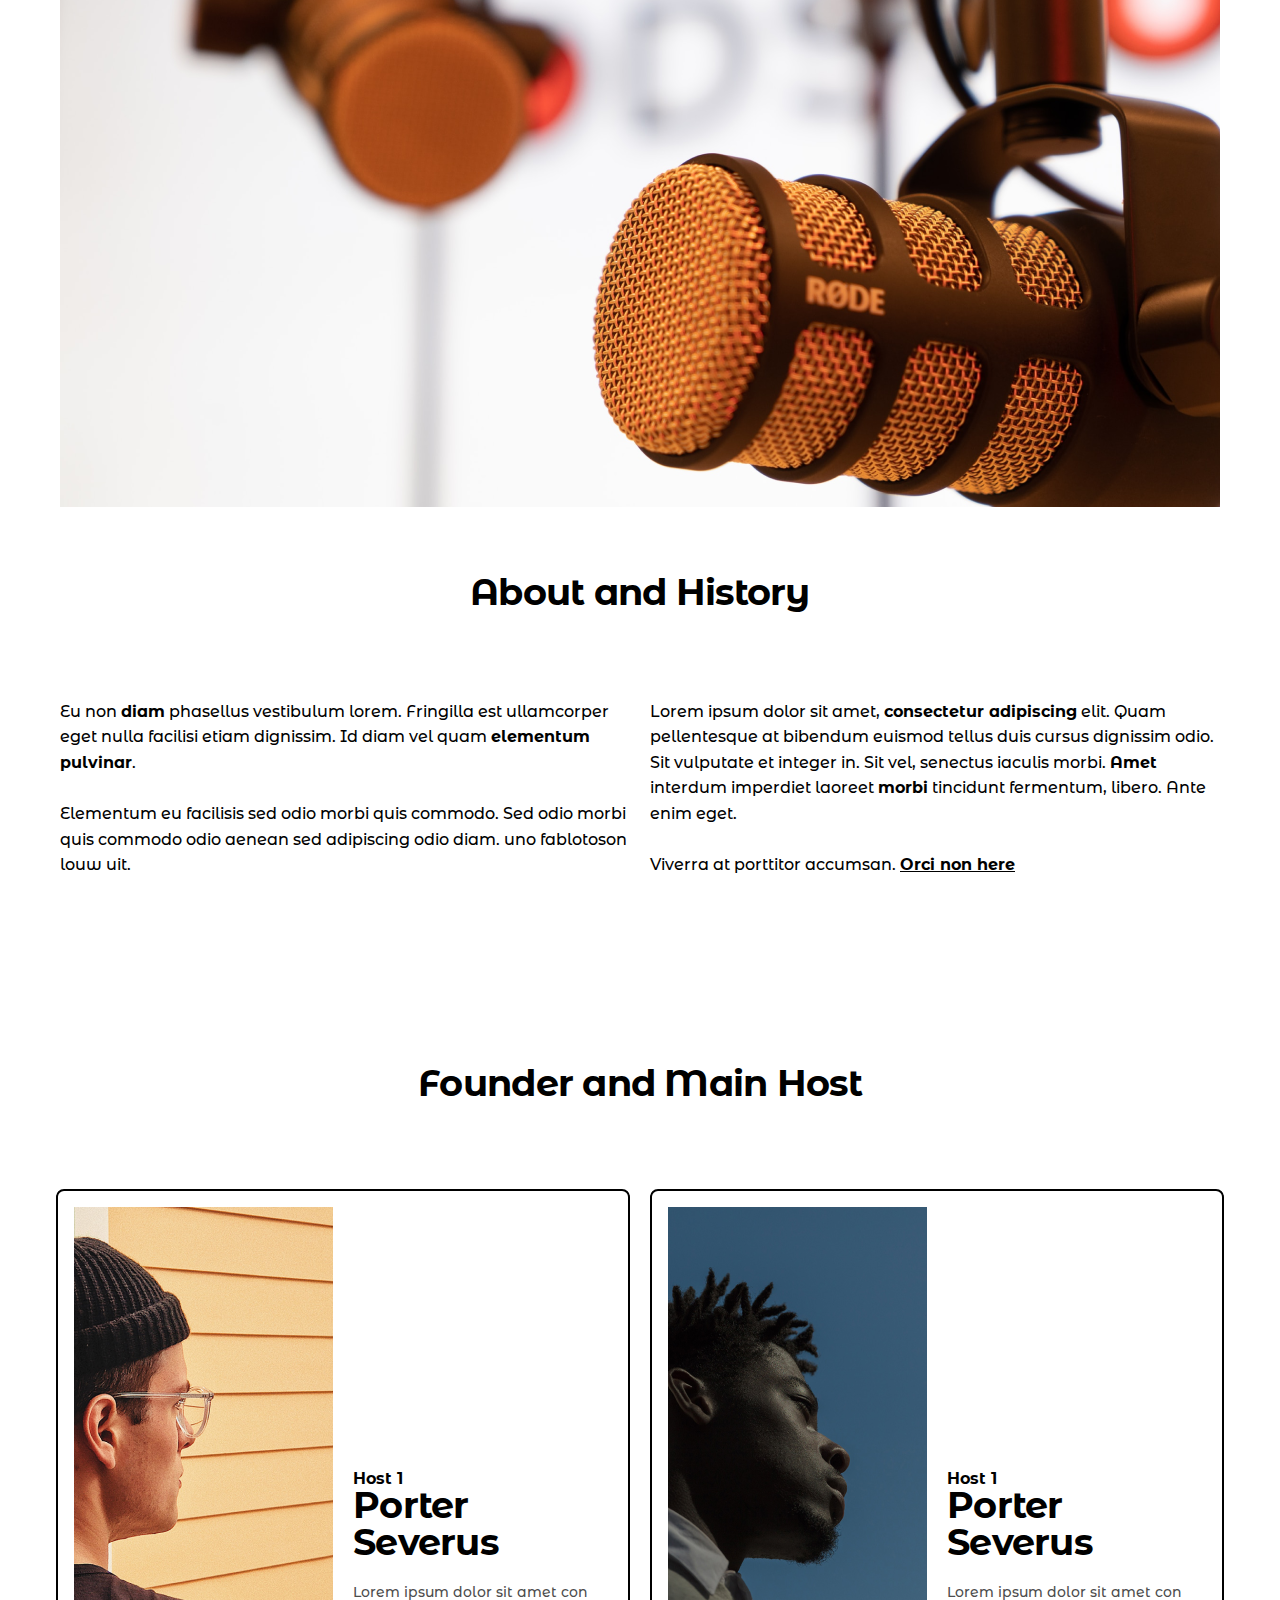
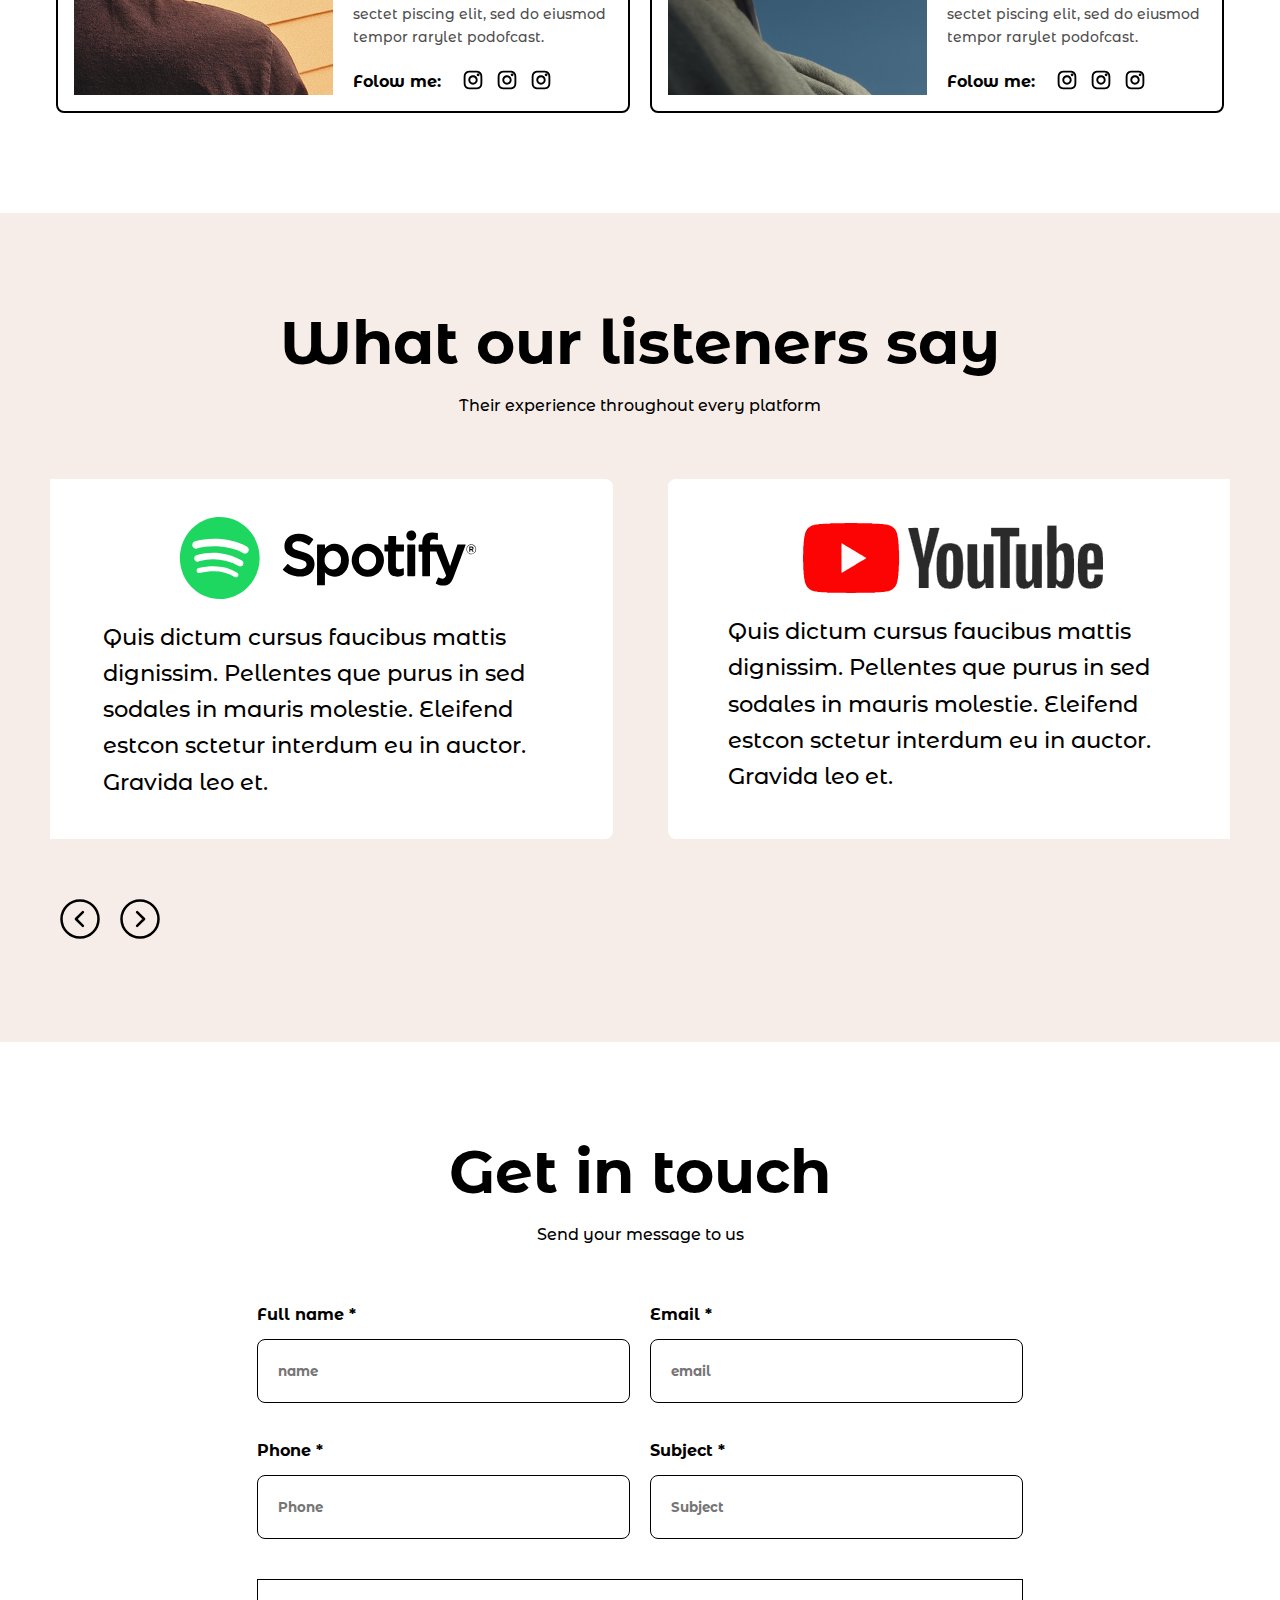
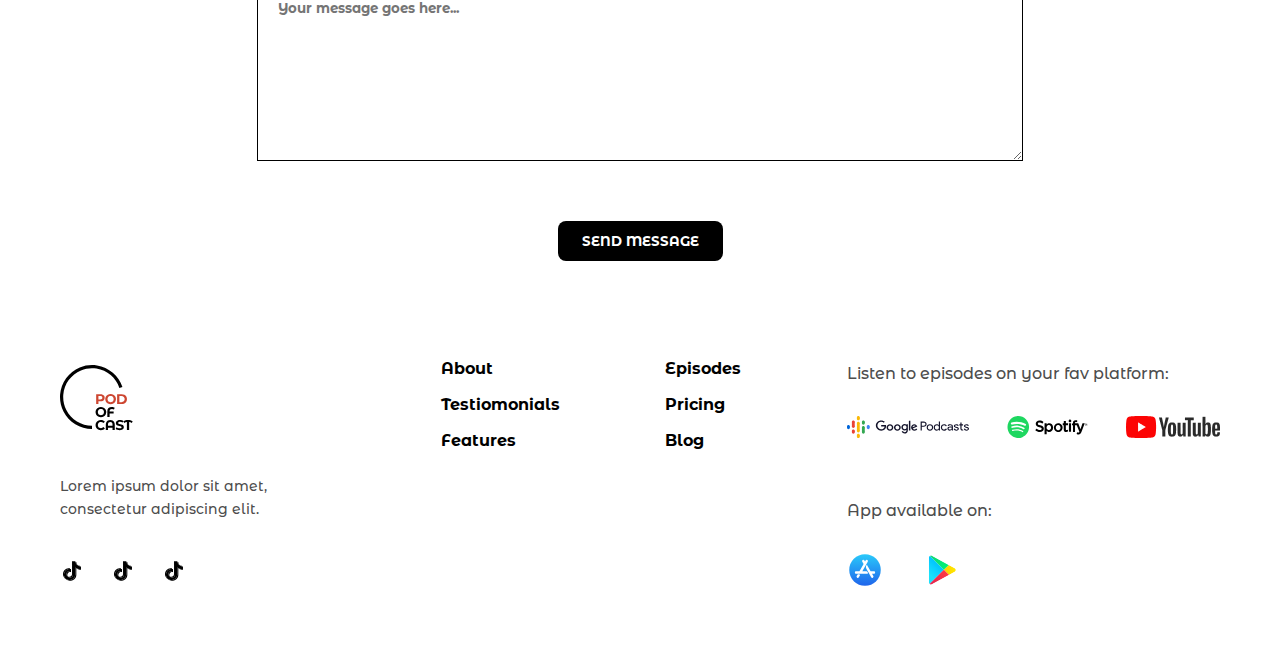
==== commit f79ae860: "about complete" ====
--- a/about.html
+++ b/about.html
@@ -4,7 +4,7 @@
 <head>
     <meta charset="UTF-8">
     <meta name="viewport" content="width=device-width, initial-scale=1.0">
-    <title>Document</title>
+    <title>About</title>
     <link rel="stylesheet" href="./styles/about.css">
 </head>
 
@@ -13,7 +13,7 @@
         <header>
             <div class="container">
                 <div class="header_inner">
-                    <img src="./images/logo/logo.svg" alt="logo" class="logo">
+                    <a href="index.html"><img src="./images/logo/logo.svg" alt="logo" class="logo"></a>
                     <nav>
                         <ul>
                             <li><a href="#">Episodes</a></li>
@@ -92,7 +92,6 @@
                     <h2 class="sub_title-two fs-36">
                         Founder and Main Host
                     </h2>
-
                     <div class="box-host">
                         <div class="host-item">
                             <img src="./images/about/avatar.png" alt="avatar">
@@ -210,7 +209,144 @@
                 </div>
             </div>
         </section>
+        <section class="sponsor color-1">
+            <div class="container">
+                <div class="inner">
+                    <h1 class="sub-title">What our listeners say
+                    </h1>
+                    <p class="description">Their experience throughout every platform</p>
+                    <div class="reviews-container">
+                        <div class="reviews-slide">
+                            <img src="./images/sup/podcast.svg" width="300" alt="">
+                            <p>Quis dictum cursus faucibus mattis dignissim. Pellentes
+                                que purus in sed sodales in mauris molestie. Eleifend estcon
+                                sctetur interdum eu in auctor. Gravida leo et.
+                            </p>
+                        </div>
+                        <div class="reviews-slide">
+                            <img src="./images/sup/Spotify.svg" width="300" alt="">
+                            <p>Quis dictum cursus faucibus mattis dignissim. Pellentes
+                                que purus in sed sodales in mauris molestie. Eleifend estcon
+                                sctetur interdum eu in auctor. Gravida leo et.
+                            </p>
+                        </div>
+                        <div class="reviews-slide">
+                            <img src="./images/sup/Youtube.svg" width="300" alt="">
+                            <p>Quis dictum cursus faucibus mattis dignissim. Pellentes
+                                que purus in sed sodales in mauris molestie. Eleifend estcon
+                                sctetur interdum eu in auctor. Gravida leo et.
+                            </p>
+                        </div>
+                        <div class="reviews-slide">
+                            <img src="./images/sup/podcast.svg" width="300" alt="">
+                            <p>Quis dictum cursus faucibus mattis dignissim. Pellentes
+                                que purus in sed sodales in mauris molestie. Eleifend estcon
+                                sctetur interdum eu in auctor. Gravida leo et.
+                            </p>
+                        </div>
+                    </div>
+                </div>
+                <div class="arrow-box">
+                    <div class="arrow-prev">
+                        <svg width="40" height="40" viewBox="0 0 40 40" fill="none" xmlns="http://www.w3.org/2000/svg">
+                            <path fill-rule="evenodd" clip-rule="evenodd"
+                                d="M20 1.50049C9.784 1.50049 1.5 9.78249 1.5 20.0005C1.5 30.2165 9.784 38.5005 20 38.5005C30.216 38.5005 38.5 30.2165 38.5 20.0005C38.5 9.78249 30.216 1.50049 20 1.50049Z"
+                                stroke="black" stroke-width="2.5" stroke-linecap="round" stroke-linejoin="round" />
+                            <path d="M22.8847 13.0581L15.9127 20.0001L22.8847 26.9421" stroke="black" stroke-width="2.5"
+                                stroke-linecap="round" stroke-linejoin="round" />
+                        </svg>
+                    </div>
+                    <div class="arrow-next">
+                        <svg width="40" height="40" viewBox="0 0 40 40" fill="none" xmlns="http://www.w3.org/2000/svg">
+                            <path fill-rule="evenodd" clip-rule="evenodd"
+                                d="M20 38.4996C30.216 38.4996 38.5 30.2176 38.5 19.9996C38.5 9.78363 30.216 1.49963 20 1.49963C9.784 1.49963 1.5 9.78363 1.5 19.9996C1.5 30.2176 9.784 38.4996 20 38.4996Z"
+                                stroke="black" stroke-width="2.5" stroke-linecap="round" stroke-linejoin="round" />
+                            <path d="M17.1153 26.942L24.0873 20L17.1153 13.058" stroke="black" stroke-width="2.5"
+                                stroke-linecap="round" stroke-linejoin="round" />
+                        </svg>
+                    </div>
+                </div>
+            </div>
+        </section>
+        <section class="form">
+            <div class="container">
+                <div class="form-inner inner">
+                    <h1 class="sub-title">Get in touch</h1>
+                    <p class="description">Send your message to us</p>
+                    <form class="form-2" action="#">
+                        <div class="form-box">
+                            <div class="form-input-box">
+                                <div class="form-input-inner">
+                                    <label for="name">Full name *</label>
+                                    <input type="text" name="name" id="name" placeholder="name">
+                                </div>
+                                <div class="form-input-inner">
+                                    <label for="name">Email *</label>
+                                    <input type="text" name="email" id="email" placeholder="email">
+                                </div>
+                            </div>
+                            <div class="form-input-box">
+                                <div class="form-input-inner">
+                                    <label for="name">Phone *</label>
+                                    <input type="text" name="phone" id="phone" placeholder="Phone">
+                                </div>
+                                <div class="form-input-inner">
+                                    <label for="name">Subject *</label>
+                                    <input type="text" name="subject" id="subject" placeholder="Subject">
+                                </div>
+                            </div>
+                            <textarea name="textarea" id="textarea" cols="30" rows="10"
+                                placeholder="Your message goes here..."></textarea>
+                        </div>
+                        <button type="submit" class="btn btn_black">SEND MESSAGE</a>
+                    </form>
+                </div>
+            </div>
+        </section>
+        <footer>
+            <div class="container">
+                <div class="footer-inner">
+                    <div class="block-1">
+                        <img src="./images/logo/logo.svg" alt="logo">
+                        <p>Lorem ipsum dolor sit amet, consectetur adipiscing elit.</p>
+                        <ul>
+                            <li><a href="#"><img src="./images/socials/tiktok.svg" alt=""></a></li>
+                            <li><a href="#"><img src="./images/socials/tiktok.svg" alt=""></a></li>
+                            <li><a href="#"><img src="./images/socials/tiktok.svg" alt=""></a></li>
+                        </ul>
+                    </div>
+                    <div class="block-2">
+                        <ul>
+                            <li class="hov"><a href="#">About</a></li>
+                            <li class="hov"><a href="#">Testiomonials</a></li>
+                            <li class="hov"><a href="#">Features</a></li>
+                        </ul>
+                    </div>
+                    <div class="block-3">
+                        <ul>
+                            <li class="hov"><a href="#">Episodes</a></li>
+                            <li class="hov"><a href="#">Pricing</a></li>
+                            <li class="hov"><a href="#">Blog</a></li>
+                        </ul>
+                    </div>
+                    <div class="block-4">
+                        <p>Listen to episodes on your fav platform:</p>
+                        <ul>
+                            <li><a href="#"><img src="./images/sup/podcast.svg" alt="podcast"></a></li>
+                            <li><a href="#"><img src="./images/sup/Spotify.svg" alt="spotik"></a></li>
+                            <li><a href="#"><img src="./images/sup/Youtube.svg" alt="youtube"></a></li>
+                        </ul>
+                        <p>App available on:</p>
+                        <ul>
+                            <li><a href="#"><img src="./images/socials/app_store.svg" alt="#"></a></li>
+                            <li><a href="#"><img src="./images/socials/google_play.svg" alt="#"></a></li>
+                        </ul>
+                    </div>
+                </div>
+            </div>
+        </footer>
     </div>
+    <script type="module" src="./scripts/about.js"></script>
 </body>
 
 </html>--- a/styles/about.css
+++ b/styles/about.css
@@ -43,6 +43,10 @@
 
 .fs-36 {
     font-size: 36.65px;
+}
+
+.sub-title {
+    margin-bottom: 20px;
 }
 
 /* ========================================MAiN============================ */
@@ -159,6 +163,7 @@
     border-radius: 8px;
     transition: all .5s;
 }
+
 .host-item:hover {
     box-shadow: 10px 10px 0px 0px rgba(0, 0, 0, 1);
 }
@@ -193,4 +198,130 @@
 .socials ul {
     display: flex;
     gap: 10px;
-}+}
+
+/* =================================================================================================SPONSOR===================================================================== */
+
+.description {
+    margin-bottom: 60px;
+}
+
+.sponsor .container {
+    overflow: hidden;
+}
+
+.reviews-container {
+    display: flex;
+    gap: 55px;
+    transition: all .5s;
+}
+
+.rev-title {
+    margin-bottom: 20px;
+}
+
+.description-rev {
+    font-size: 22.65px;
+    font-weight: 500;
+    line-height: 36.24px;
+    text-align: center;
+    color: rgba(77, 77, 77, 1);
+    margin-bottom: 100px;
+}
+
+.reviews-slide {
+    display: flex;
+    flex-direction: column;
+    justify-content: center;
+    align-items: center;
+    gap: 20px;
+    width: 570px;
+    height: 360px;
+    border-radius: 8px;
+    background-color: #fff;
+}
+
+.reviews-slide p {
+    width: 490px;
+    font-size: 22.65px;
+    font-weight: 500;
+    line-height: 36.24px;
+    margin-left: 40px;
+}
+
+.reviews-slide .des {
+    font-size: 14px;
+    font-weight: 500;
+    line-height: 22.4px;
+    margin-left: 40px;
+}
+
+.arrow-box {
+    display: flex;
+    gap: 20px;
+    margin-top: 60px;
+}
+
+.arrow-prev,
+.arrow-next {
+    cursor: pointer;
+    transition: all .2s;
+}
+
+.arrow-prev:hover,
+.arrow-next:hover {
+    transform: scale(1.2);
+}
+
+.arrow-prev:hover path,
+.arrow-next:hover path {
+    stroke: rgba(205, 70, 49, 1);
+}
+
+/* ================================================================================================================FORM================================================= */
+.form-2 {
+    display: flex;
+    justify-content: center;
+    flex-direction: column;
+    align-items: center;
+    width: 100%;
+    max-width: 766px;
+}
+
+.form-box {
+    display: flex;
+    flex-direction: column;
+}
+
+.form-input-box {
+    display: flex;
+    gap: 20px;
+}
+
+.form-input-inner input {
+    border: 1.5px solid rgba(0, 0, 0, 1);
+    margin-bottom: 40px;
+    width: 373px;
+    height: 64px;
+    border-radius: 8px;
+    padding-left: 20px;
+}
+
+.form-input-inner label {
+    margin-bottom: 16px;
+}
+
+.form-input-inner input:hover {
+    border-color: rgba(205, 70, 49, 1);
+}
+
+.form-input-inner {
+    display: flex;
+    flex-direction: column;
+}
+
+textarea {
+    border: 1.5px solid #000;
+    padding: 20px 0 0 20px;
+    margin-bottom: 60px;
+}
